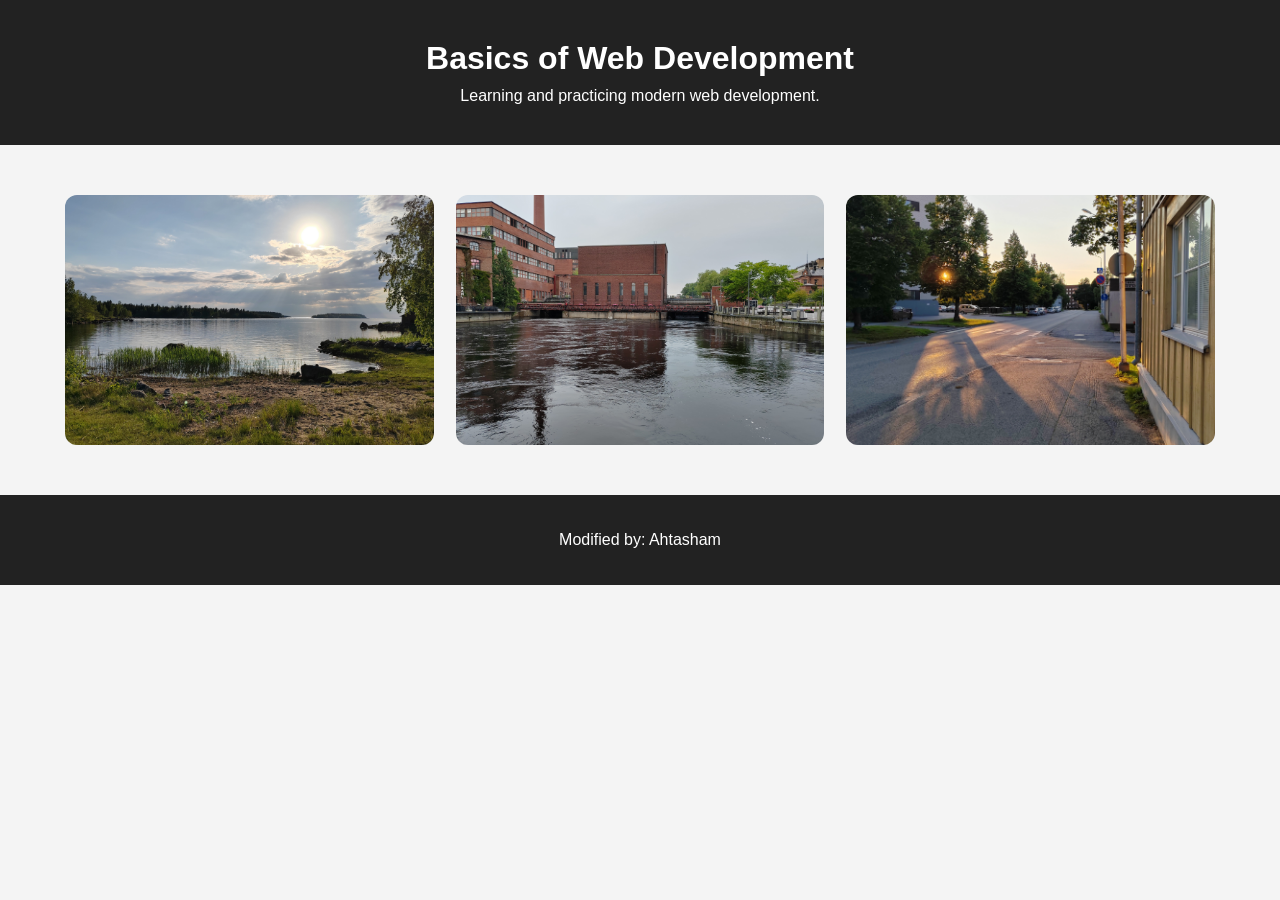
==== gallery.html @ da86f5b4 "Add files via upload" ====
<!DOCTYPE html>
<html lang="en">
<head>
    <meta charset="UTF-8">
    <meta name="viewport" content="width=device-width, initial-scale=1.0">

    <title>Ahtasham - Web Development</title>

    <link rel="stylesheet" href="style.css">
    <link rel="icon" href="fav.ico">
</head>

<body>

    <header>
        <h1>Basics of Web Development</h1>
        <p>Learning and practicing modern web development.</p>
    </header>
  <main class="photo-gallery">

   <img src="image/IMG_20260604_200704.jpg" alt="Gallery photo 1">
    <img src="image/IMG_20260731_143839.jpg" alt="Gallery photo 2">
    <img src="image/IMG_20260812_205751.jpg" alt="Gallery photo 3">

    </main>

    <footer>
        <p>Modified by: Ahtasham </p>
    </footer>

</body>
</html>
---- style.css ----
* {
    box-sizing: border-box;
}

body {
    margin: 0;
    font-family: Arial, sans-serif;
    background-color: #f4f4f4;
    color: #333;
}

header {
    text-align: center;
    background-color: #222;
    color: white;
    padding: 40px 20px;
}

header h1 {
    margin: 0 0 10px;
}

header p {
    margin: 0;
}

main {
    max-width: 900px;
    margin: 40px auto;
    padding: 0 20px;
}

.card {
    background-color: white;
    padding: 25px;
    margin-bottom: 25px;
    border-radius: 10px;
    box-shadow: 0 2px 8px rgba(0, 0, 0, 0.1);
}

.card h2 {
    margin-top: 0;
    color: #222;
}

.card p {
    line-height: 1.6;
}

.card ul,
.card ol {
    line-height: 1.8;
    padding-left: 25px;
}

footer {
    text-align: center;
    background-color: #222;
    color: white;
    padding: 20px;
    margin-top: 40px;
}

.photo-gallery {
  max-width: 1200px;
  margin: 50px auto;
  padding: 0 25px;
  display: grid;
  grid-template-columns: repeat(3, 1fr);
  gap: 22px;
}

.photo-gallery img {
  width: 100%;
  height: 250px;
  object-fit: cover;
  border-radius: 12px;
  display: block;
  transition: transform 0.3s ease;
}

.photo-gallery img:hover {
  transform: scale(1.03);
}

@media (max-width: 768px) {
  .photo-gallery {
    grid-template-columns: repeat(2, 1fr);
  }
}

@media (max-width: 480px) {
  .photo-gallery {
    grid-template-columns: 1fr;
  }
}
#gallery1{
     background-color: #d8a313;
  border: none;
  color: rgb(14, 9, 9);
  padding: 15px 32px;
  text-align: center;
  text-decoration: none;
  display: inline-block;
  font-size: 16px;
  margin: 4px 2px;
  cursor: pointer;
  width: 100%;
  border-radius: 25px;
}
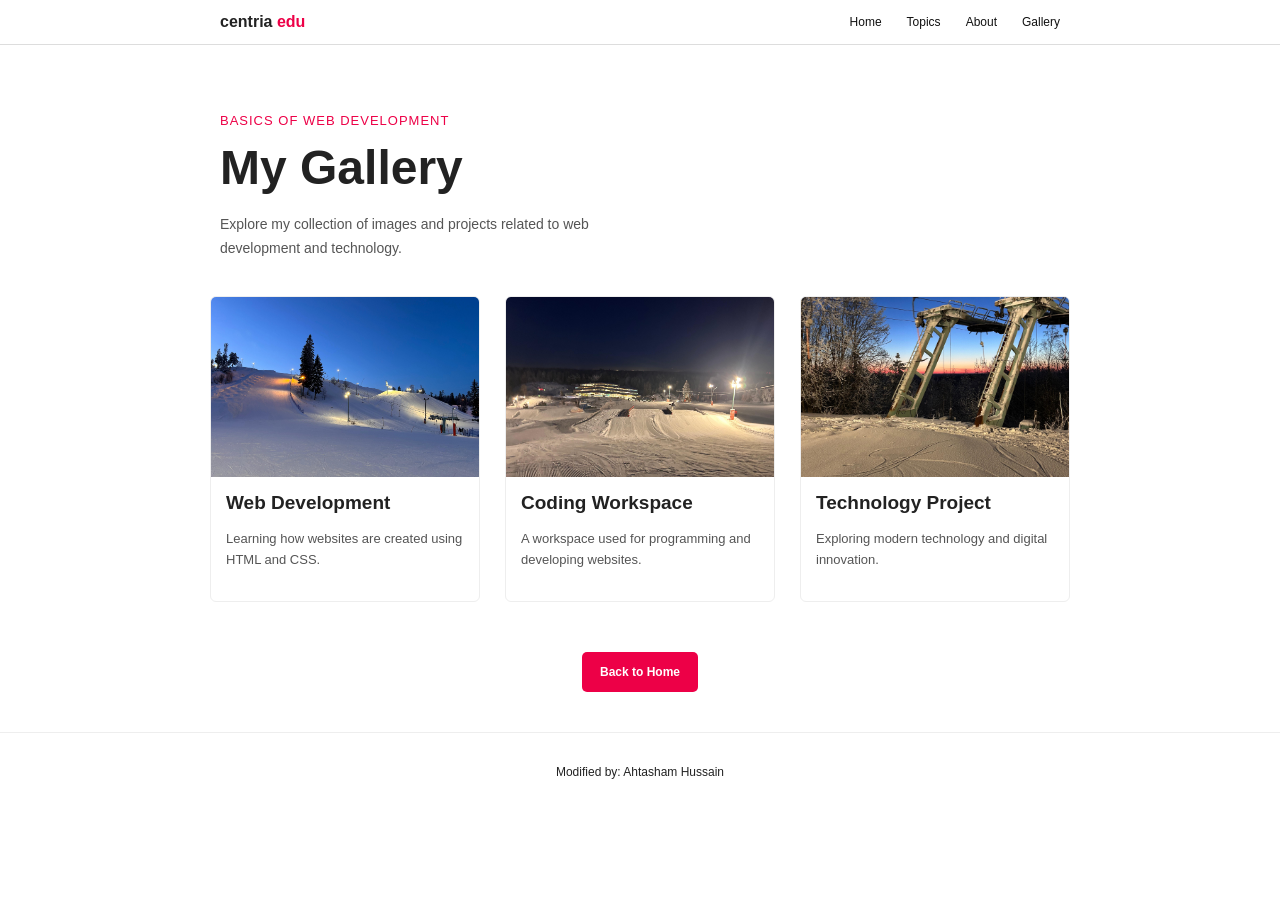
==== commit cf8e2c20: "Add files via upload" ====
--- a/gallery.html
+++ b/gallery.html
@@ -1,32 +1,92 @@
+
 <!DOCTYPE html>
 <html lang="en">
 <head>
     <meta charset="UTF-8">
     <meta name="viewport" content="width=device-width, initial-scale=1.0">
-
-    <title>Ahtasham - Web Development</title>
-
+    <title>Centria EDU - Gallery</title>
     <link rel="stylesheet" href="style.css">
-    <link rel="icon" href="fav.ico">
+    <link rel="icon" href="favicon.ico">
 </head>
-
 <body>
 
     <header>
-        <h1>Basics of Web Development</h1>
-        <p>Learning and practicing modern web development.</p>
+        <div class="navbar">
+            <div class="logo">
+                centria <span>edu</span>
+            </div>
+
+            <nav>
+                <a href="index.html">Home</a>
+                <a href="index.html#topics">Topics</a>
+                <a href="index.html#about">About</a>
+                <a href="gallery.html">Gallery</a>
+            </nav>
+        </div>
     </header>
-  <main class="photo-gallery">
 
-   <img src="image/IMG_20260604_200704.jpg" alt="Gallery photo 1">
-    <img src="image/IMG_20260731_143839.jpg" alt="Gallery photo 2">
-    <img src="image/IMG_20260812_205751.jpg" alt="Gallery photo 3">
+    <main>
+
+        <section class="gallery-heading">
+            <p class="subtitle">BASICS OF WEB DEVELOPMENT</p>
+
+            <h1>My Gallery</h1>
+
+            <p class="description">
+                Explore my collection of images and projects
+                related to web development and technology.
+            </p>
+        </section>
+
+        <section class="card-container">
+
+            <div class="card">
+                <img src="image/1.jpeg"
+                     alt="site 1">
+
+                <h2>Web Development</h2>
+
+                <p>
+                    Learning how websites are created using
+                    HTML and CSS.
+                </p>
+            </div>
+
+            <div class="card">
+                <img src="image/2.jpeg"
+                     alt="site 2">
+
+                <h2>Coding Workspace</h2>
+
+                <p>
+                    A workspace used for programming
+                    and developing websites.
+                </p>
+            </div>
+
+            <div class="card">
+                <img src="image/3.jpeg"
+                     alt="site 3">
+
+                <h2>Technology Project</h2>
+
+                <p>
+                    Exploring modern technology
+                    and digital innovation.
+                </p>
+            </div>
+
+        </section>
+
+        <div class="back-home">
+            <a href="index.html" class="button">Back to Home</a>
+        </div>
 
     </main>
 
     <footer>
-        <p>Modified by: Ahtasham </p>
+        <p>Modified by: Ahtasham Hussain</p>
     </footer>
 
 </body>
-</html>+</html>
--- a/style.css
+++ b/style.css
@@ -1,110 +1,228 @@
-* {
-    box-sizing: border-box;
-}
-
-body {
-    margin: 0;
-    font-family: Arial, sans-serif;
-    background-color: #f4f4f4;
-    color: #333;
-}
-
-header {
-    text-align: center;
-    background-color: #222;
-    color: white;
-    padding: 40px 20px;
-}
-
-header h1 {
-    margin: 0 0 10px;
-}
-
-header p {
-    margin: 0;
-}
-
-main {
-    max-width: 900px;
-    margin: 40px auto;
-    padding: 0 20px;
-}
-
-.card {
-    background-color: white;
-    padding: 25px;
-    margin-bottom: 25px;
-    border-radius: 10px;
-    box-shadow: 0 2px 8px rgba(0, 0, 0, 0.1);
-}
-
-.card h2 {
-    margin-top: 0;
-    color: #222;
-}
-
-.card p {
-    line-height: 1.6;
-}
-
-.card ul,
-.card ol {
-    line-height: 1.8;
-    padding-left: 25px;
-}
-
-footer {
-    text-align: center;
-    background-color: #222;
-    color: white;
-    padding: 20px;
-    margin-top: 40px;
-}
-
-.photo-gallery {
-  max-width: 1200px;
-  margin: 50px auto;
-  padding: 0 25px;
-  display: grid;
-  grid-template-columns: repeat(3, 1fr);
-  gap: 22px;
-}
-
-.photo-gallery img {
-  width: 100%;
-  height: 250px;
-  object-fit: cover;
-  border-radius: 12px;
-  display: block;
-  transition: transform 0.3s ease;
-}
-
-.photo-gallery img:hover {
-  transform: scale(1.03);
-}
-
-@media (max-width: 768px) {
-  .photo-gallery {
-    grid-template-columns: repeat(2, 1fr);
-  }
-}
-
-@media (max-width: 480px) {
-  .photo-gallery {
-    grid-template-columns: 1fr;
-  }
-}
-#gallery1{
-     background-color: #d8a313;
-  border: none;
-  color: rgb(14, 9, 9);
-  padding: 15px 32px;
-  text-align: center;
-  text-decoration: none;
-  display: inline-block;
-  font-size: 16px;
-  margin: 4px 2px;
-  cursor: pointer;
-  width: 100%;
-  border-radius: 25px;
-}+
+
+* {
+    box-sizing: border-box;
+}
+
+body {
+    margin: 0;
+    padding: 0;
+    font-family: Arial, Helvetica, sans-serif;
+    background: #ffffff;
+    color: #222222;
+}
+
+
+
+header {
+    border-bottom: 1px solid #dddddd;
+}
+
+.navbar {
+    max-width: 840px;
+    margin: auto;
+    min-height: 44px;
+    display: flex;
+    align-items: center;
+    justify-content: space-between;
+}
+
+.logo {
+    font-size: 16px;
+    font-weight: bold;
+}
+
+.logo span {
+    color: #ed0047;
+}
+
+nav {
+    display: flex;
+    gap: 25px;
+}
+
+nav a {
+    text-decoration: none;
+    color: #111111;
+    font-size: 12px;
+}
+
+nav a:hover {
+    color: #ed0047;
+}
+
+.hero {
+    max-width: 840px;
+    margin: 0 auto;
+    padding-top: 82px;
+    padding-bottom: 70px;
+}
+
+.subtitle {
+    color: #ed0047;
+    font-size: 13px;
+    letter-spacing: 1px;
+    font-weight: normal;
+}
+
+.hero h1,
+.gallery-heading h1 {
+    font-size: 60px;
+    line-height: 1.05;
+    margin: 15px 0 20px;
+    font-weight: bold;
+}
+
+.description {
+    max-width: 450px;
+    color: #555555;
+    font-size: 14px;
+    line-height: 1.7;
+}
+
+
+.button {
+    display: inline-block;
+    background: #ed0047;
+    color: white;
+    padding: 13px 18px;
+    margin-top: 10px;
+    text-decoration: none;
+    font-size: 12px;
+    font-weight: bold;
+    border-radius: 5px;
+}
+
+.button:hover {
+    background: #c9003c;
+}
+
+
+
+.info-section {
+    max-width: 840px;
+    margin: 20px auto;
+    padding: 25px 0;
+}
+
+.info-section h2 {
+    font-size: 24px;
+}
+
+
+
+.gallery-heading {
+    max-width: 840px;
+    margin: auto;
+    padding-top: 55px;
+    text-align: left;
+}
+
+.gallery-heading h1 {
+    font-size: 48px;
+}
+
+
+
+.card-container {
+    max-width: 900px;
+    margin: 35px auto;
+    display: flex;
+    justify-content: center;
+    flex-wrap: wrap;
+    gap: 25px;
+}
+
+.card {
+    width: 270px;
+    border: 1px solid #eeeeee;
+    border-radius: 6px;
+    overflow: hidden;
+    background: white;
+    padding-bottom: 15px;
+}
+
+.card img {
+    width: 100%;
+    height: 180px;
+    object-fit: cover;
+    display: block;
+}
+
+.card h2 {
+    font-size: 19px;
+    margin: 15px;
+}
+
+.card p {
+    font-size: 13px;
+    line-height: 1.6;
+    color: #555555;
+    margin: 15px;
+}
+
+.back-home {
+    text-align: center;
+    margin: 40px;
+}
+
+
+
+footer {
+    border-top: 1px solid #eeeeee;
+    text-align: center;
+    padding: 20px;
+    margin-top: 40px;
+    font-size: 12px;
+}
+
+/* Responsive design */
+
+@media (max-width: 900px) {
+
+    .navbar,
+    .hero,
+    .gallery-heading,
+    .info-section {
+        margin-left: 25px;
+        margin-right: 25px;
+    }
+}
+
+@media (max-width: 600px) {
+
+    .navbar {
+        flex-direction: column;
+        padding: 15px;
+        gap: 15px;
+    }
+
+    nav {
+        flex-wrap: wrap;
+        justify-content: center;
+        gap: 15px;
+    }
+
+    .hero {
+        padding-top: 50px;
+    }
+
+    .hero h1 {
+        font-size: 43px;
+    }
+
+    .gallery-heading h1 {
+        font-size: 40px;
+    }
+
+    .card-container {
+        flex-direction: column;
+        align-items: center;
+        padding: 15px;
+    }
+
+    .card {
+        width: 100%;
+        max-width: 350px;
+    }
+}
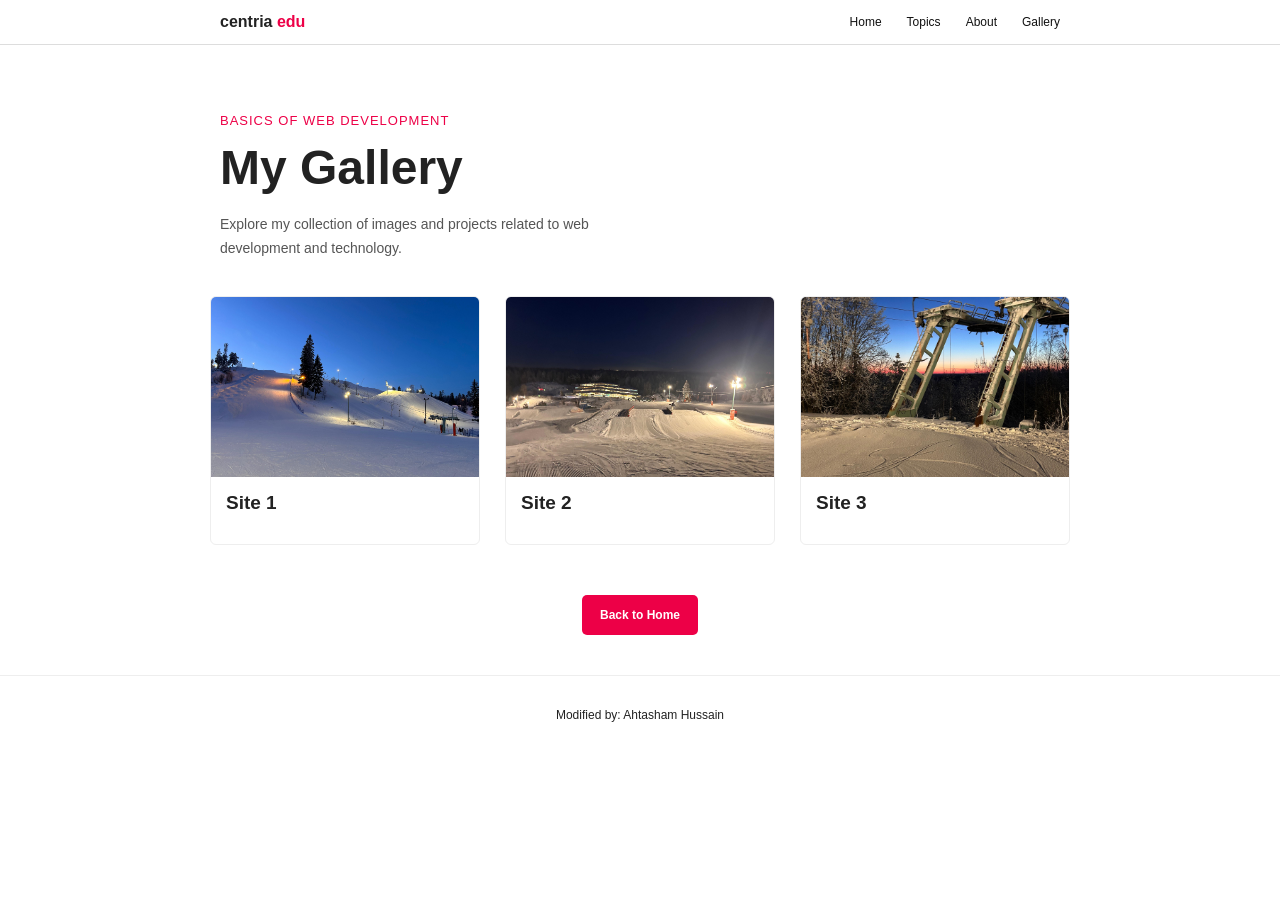
==== commit 506d047d: "Update gallery.html" ====
--- a/gallery.html
+++ b/gallery.html
@@ -44,36 +44,27 @@
                 <img src="image/1.jpeg"
                      alt="site 1">
 
-                <h2>Web Development</h2>
+                <h2>Site 1</h2>
 
-                <p>
-                    Learning how websites are created using
-                    HTML and CSS.
-                </p>
+              
             </div>
 
             <div class="card">
                 <img src="image/2.jpeg"
                      alt="site 2">
 
-                <h2>Coding Workspace</h2>
+                <h2>Site 2</h2>
 
-                <p>
-                    A workspace used for programming
-                    and developing websites.
-                </p>
+               
             </div>
 
             <div class="card">
                 <img src="image/3.jpeg"
                      alt="site 3">
 
-                <h2>Technology Project</h2>
+                <h2>Site 3</h2>
 
-                <p>
-                    Exploring modern technology
-                    and digital innovation.
-                </p>
+               
             </div>
 
         </section>
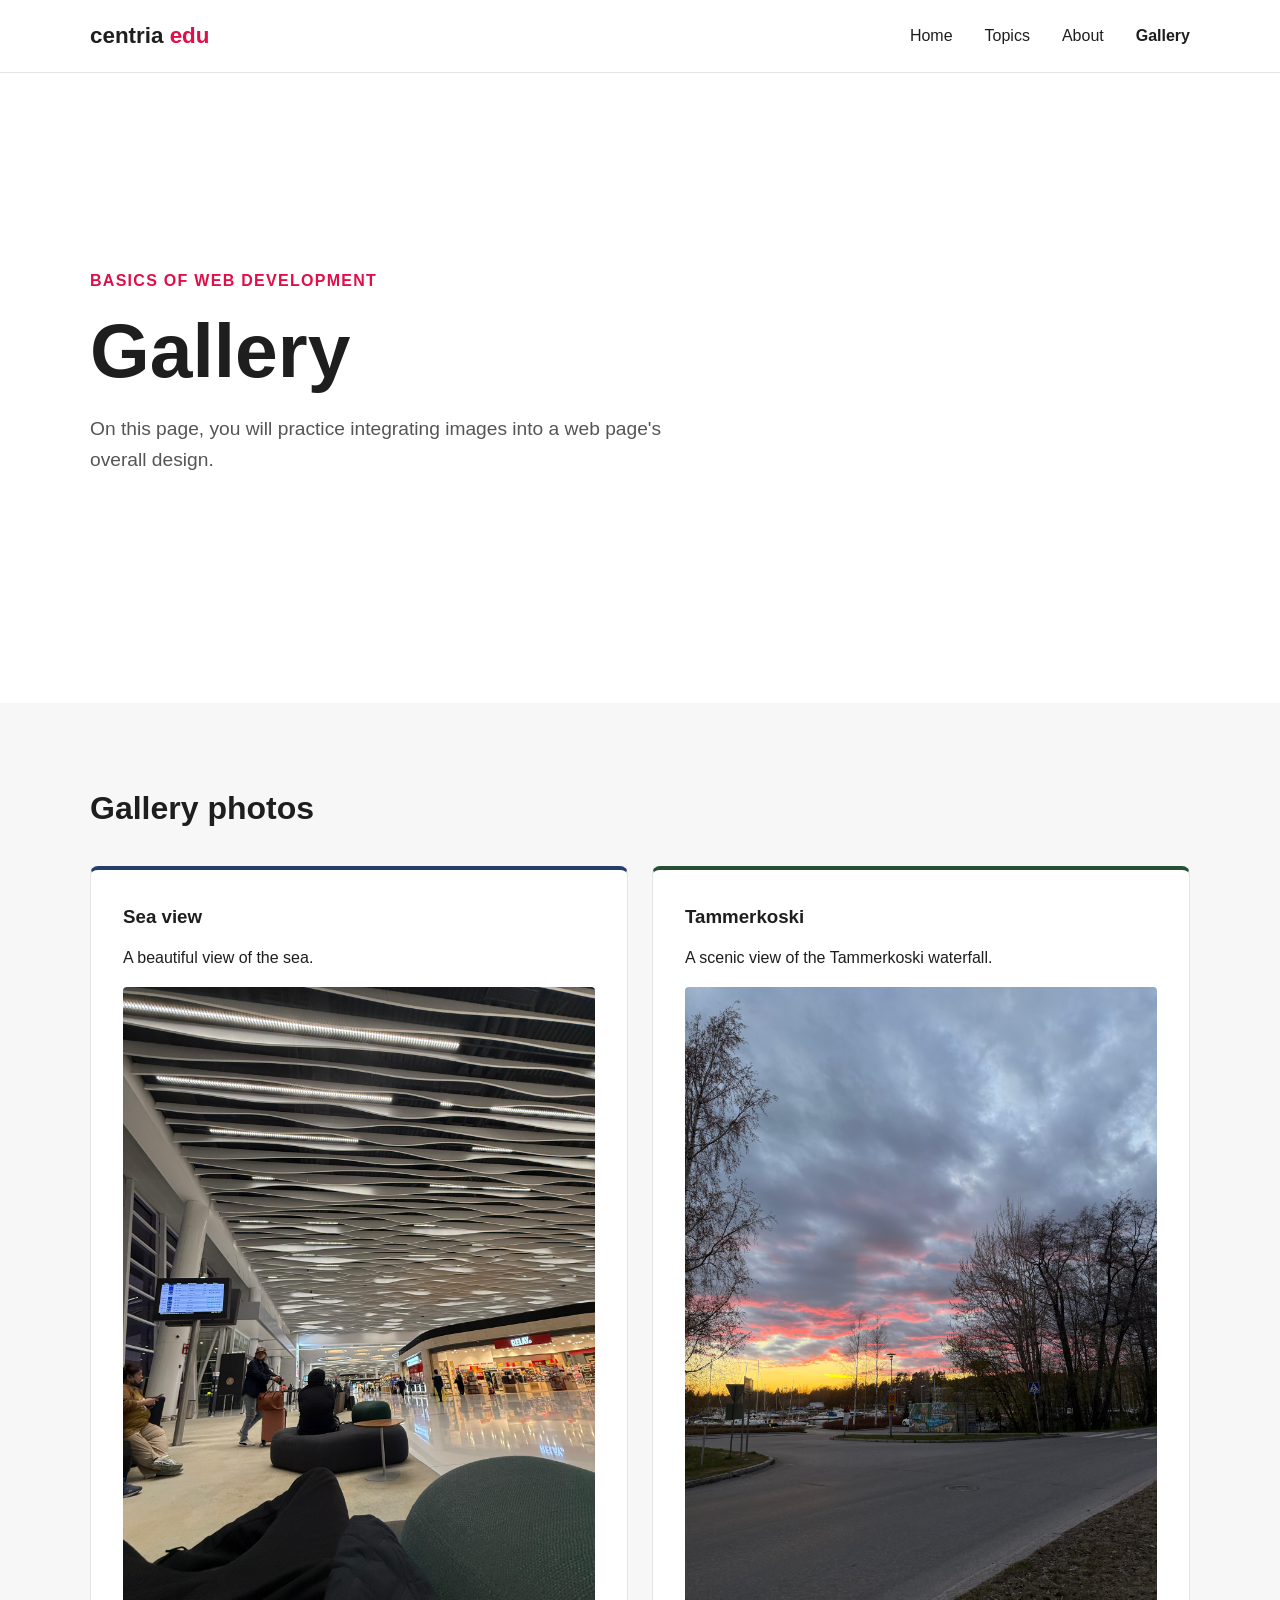
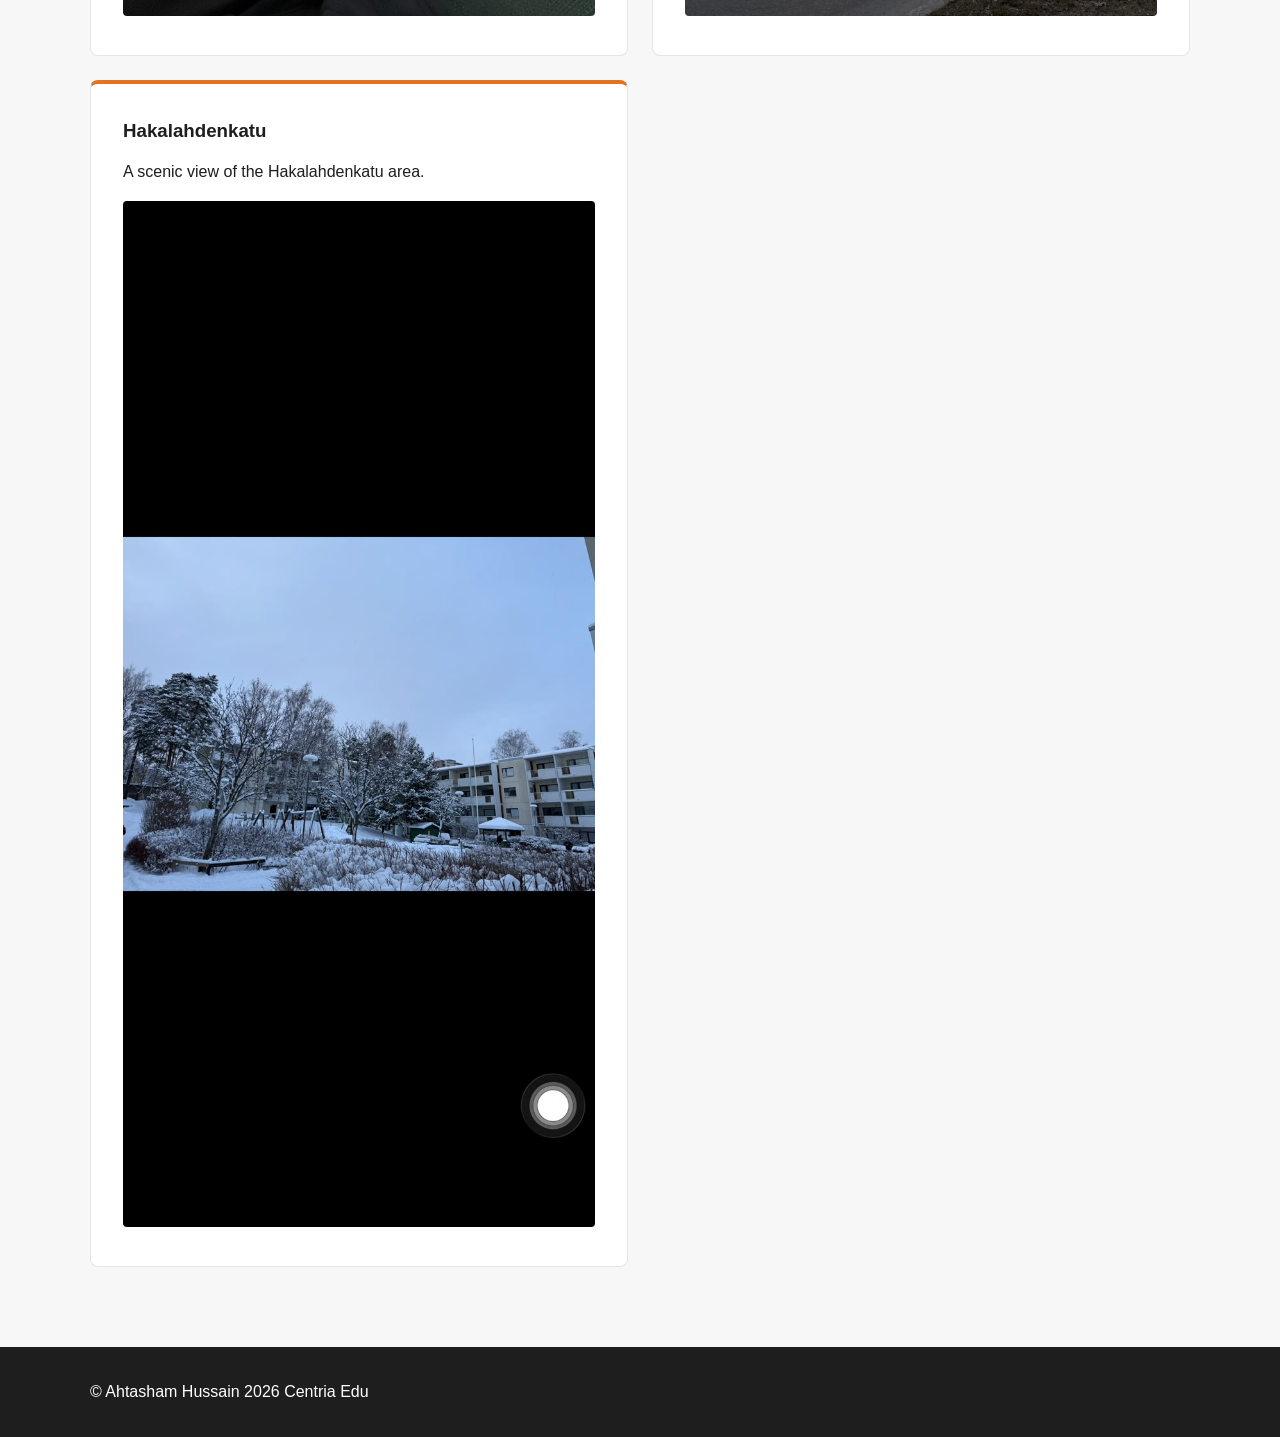
==== commit 937cfeea: "Add files via upload" ====
--- a/gallery.html
+++ b/gallery.html
@@ -1,83 +1,106 @@
-
-<!DOCTYPE html>
-<html lang="en">
-<head>
-    <meta charset="UTF-8">
-    <meta name="viewport" content="width=device-width, initial-scale=1.0">
-    <title>Centria EDU - Gallery</title>
-    <link rel="stylesheet" href="style.css">
-    <link rel="icon" href="favicon.ico">
-</head>
-<body>
-
-    <header>
-        <div class="navbar">
-            <div class="logo">
-                centria <span>edu</span>
-            </div>
-
-            <nav>
-                <a href="index.html">Home</a>
-                <a href="index.html#topics">Topics</a>
-                <a href="index.html#about">About</a>
-                <a href="gallery.html">Gallery</a>
-            </nav>
-        </div>
-    </header>
-
-    <main>
-
-        <section class="gallery-heading">
-            <p class="subtitle">BASICS OF WEB DEVELOPMENT</p>
-
-            <h1>My Gallery</h1>
-
-            <p class="description">
-                Explore my collection of images and projects
-                related to web development and technology.
-            </p>
-        </section>
-
-        <section class="card-container">
-
-            <div class="card">
-                <img src="image/1.jpeg"
-                     alt="site 1">
-
-                <h2>Site 1</h2>
-
-              
-            </div>
-
-            <div class="card">
-                <img src="image/2.jpeg"
-                     alt="site 2">
-
-                <h2>Site 2</h2>
-
-               
-            </div>
-
-            <div class="card">
-                <img src="image/3.jpeg"
-                     alt="site 3">
-
-                <h2>Site 3</h2>
-
-               
-            </div>
-
-        </section>
-
-        <div class="back-home">
-            <a href="index.html" class="button">Back to Home</a>
-        </div>
-
-    </main>
-
-    <footer>
-        <p>Modified by: Ahtasham Hussain</p>
-    </footer>
-
-</body>
-</html>
+<!--
+    Centria Edu - Basics of Web Development
+
+    Original author: Ville Heikkiniemi
+    Modified by: Student Name
+    Last modified: 2026-08-11
+
+    Based on the original course template.
+-->
+
+<!DOCTYPE html>
+<html lang="en">
+<head>
+    <meta charset="UTF-8">
+    <meta name="viewport" content="width=device-width, initial-scale=1.0">
+    <meta name="author" content="Ville Heikkiniemi">
+    <link rel="icon" href="favicon.ico">
+    <link rel="stylesheet" href="style.css">
+
+    <title>Centria Edu | Basics of Web Development</title>
+</head>
+
+<body>
+
+    <header>
+        <div class="container">
+            <nav>
+                <div class="logo">
+                    centria <span>edu</span>
+                </div>
+
+                <ul>
+                    <li><a href="index.html">Home</a></li>
+                    <li><a href="#topics">Topics</a></li>
+                    <li><a href="#">About</a></li>
+                    <li><a href="gallery.html"><strong>Gallery</strong></a></li>
+                </ul>
+            </nav>
+        </div>
+    </header>
+
+    <main>
+
+        <section class="hero">
+            <div class="container">
+                <div class="hero-content">
+
+                    <span class="label">Basics of Web Development</span>
+
+                    <h1>
+                        Gallery
+                    </h1>
+
+                    <p>
+                        On this page, you will practice integrating images into a web page's overall design.
+                    </p>
+
+                </div>
+            </div>
+        </section>
+
+        <section class="topics" id="topics">
+            <div class="container">
+
+                <h2>Gallery photos</h2>
+
+                <div class="cards">
+
+                    <article class="card">
+                        <h3>Sea view</h3>
+                        <p>
+                            A beautiful view of the sea.
+                        </p>
+                        <img src="images/1.jpeg" alt="A beautiful view of the sea">
+                    </article>
+
+                    <article class="card">
+                        <h3>Tammerkoski</h3>
+                        <p>
+                            A scenic view of the Tammerkoski waterfall.
+                        </p>
+                        <img src="images/2.jpeg" alt="A scenic view of the Tammerkoski waterfall">
+                    </article>
+
+                    <article class="card">
+                        <h3>Hakalahdenkatu</h3>
+                        <p>
+                            A scenic view of the Hakalahdenkatu area.
+                        </p>
+                        <img src="images/3.jpeg" alt="A scenic view of the Hakalahdenkatu area">
+                    </article>
+
+                </div>
+            </div>
+        </section>
+
+    </main>
+
+    <footer>
+        <div class="container">
+          <p>&copy; Ahtasham Hussain 2026 Centria Edu</p>
+        </div>
+    </footer>
+
+</body>
+</html>
--- a/style.css
+++ b/style.css
@@ -1,228 +1,175 @@
-
-
-* {
-    box-sizing: border-box;
-}
-
-body {
-    margin: 0;
-    padding: 0;
-    font-family: Arial, Helvetica, sans-serif;
-    background: #ffffff;
-    color: #222222;
-}
-
-
-
-header {
-    border-bottom: 1px solid #dddddd;
-}
-
-.navbar {
-    max-width: 840px;
-    margin: auto;
-    min-height: 44px;
-    display: flex;
-    align-items: center;
-    justify-content: space-between;
-}
-
-.logo {
-    font-size: 16px;
-    font-weight: bold;
-}
-
-.logo span {
-    color: #ed0047;
-}
-
-nav {
-    display: flex;
-    gap: 25px;
-}
-
-nav a {
-    text-decoration: none;
-    color: #111111;
-    font-size: 12px;
-}
-
-nav a:hover {
-    color: #ed0047;
-}
-
-.hero {
-    max-width: 840px;
-    margin: 0 auto;
-    padding-top: 82px;
-    padding-bottom: 70px;
-}
-
-.subtitle {
-    color: #ed0047;
-    font-size: 13px;
-    letter-spacing: 1px;
-    font-weight: normal;
-}
-
-.hero h1,
-.gallery-heading h1 {
-    font-size: 60px;
-    line-height: 1.05;
-    margin: 15px 0 20px;
-    font-weight: bold;
-}
-
-.description {
-    max-width: 450px;
-    color: #555555;
-    font-size: 14px;
-    line-height: 1.7;
-}
-
-
-.button {
-    display: inline-block;
-    background: #ed0047;
-    color: white;
-    padding: 13px 18px;
-    margin-top: 10px;
-    text-decoration: none;
-    font-size: 12px;
-    font-weight: bold;
-    border-radius: 5px;
-}
-
-.button:hover {
-    background: #c9003c;
-}
-
-
-
-.info-section {
-    max-width: 840px;
-    margin: 20px auto;
-    padding: 25px 0;
-}
-
-.info-section h2 {
-    font-size: 24px;
-}
-
-
-
-.gallery-heading {
-    max-width: 840px;
-    margin: auto;
-    padding-top: 55px;
-    text-align: left;
-}
-
-.gallery-heading h1 {
-    font-size: 48px;
-}
-
-
-
-.card-container {
-    max-width: 900px;
-    margin: 35px auto;
-    display: flex;
-    justify-content: center;
-    flex-wrap: wrap;
-    gap: 25px;
-}
-
-.card {
-    width: 270px;
-    border: 1px solid #eeeeee;
-    border-radius: 6px;
-    overflow: hidden;
-    background: white;
-    padding-bottom: 15px;
-}
-
-.card img {
-    width: 100%;
-    height: 180px;
-    object-fit: cover;
-    display: block;
-}
-
-.card h2 {
-    font-size: 19px;
-    margin: 15px;
-}
-
-.card p {
-    font-size: 13px;
-    line-height: 1.6;
-    color: #555555;
-    margin: 15px;
-}
-
-.back-home {
-    text-align: center;
-    margin: 40px;
-}
-
-
-
-footer {
-    border-top: 1px solid #eeeeee;
-    text-align: center;
-    padding: 20px;
-    margin-top: 40px;
-    font-size: 12px;
-}
-
-/* Responsive design */
-
-@media (max-width: 900px) {
-
-    .navbar,
-    .hero,
-    .gallery-heading,
-    .info-section {
-        margin-left: 25px;
-        margin-right: 25px;
-    }
-}
-
-@media (max-width: 600px) {
-
-    .navbar {
-        flex-direction: column;
-        padding: 15px;
-        gap: 15px;
-    }
-
-    nav {
-        flex-wrap: wrap;
-        justify-content: center;
-        gap: 15px;
-    }
-
-    .hero {
-        padding-top: 50px;
-    }
-
-    .hero h1 {
-        font-size: 43px;
-    }
-
-    .gallery-heading h1 {
-        font-size: 40px;
-    }
-
-    .card-container {
-        flex-direction: column;
-        align-items: center;
-        padding: 15px;
-    }
-
-    .card {
-        width: 100%;
-        max-width: 350px;
-    }
-}
+:root {
+    --primary: #e10e49;
+    --light: #ffffff;
+    --dark: #1e1e1e;
+    --blue: #263f6a;
+    --green: #284e36;
+    --orange: #e37222;
+    --rose: #c24d52;
+}
+
+* {
+    box-sizing: border-box;
+    margin: 0;
+    padding: 0;
+}
+
+body {
+    font-family: Arial, Helvetica, sans-serif;
+    background-color: var(--light);
+    color: var(--dark);
+    line-height: 1.6;
+}
+
+header {
+    border-bottom: 1px solid #e5e5e5;
+}
+
+.container {
+    width: min(1100px, 90%);
+    margin: 0 auto;
+}
+
+nav {
+    min-height: 72px;
+    display: flex;
+    justify-content: space-between;
+    align-items: center;
+}
+
+.logo {
+    font-size: 1.4rem;
+    font-weight: bold;
+    color: var(--dark);
+}
+
+.logo span {
+    color: var(--primary);
+}
+
+nav ul {
+    display: flex;
+    gap: 2rem;
+    list-style: none;
+}
+
+nav a {
+    color: var(--dark);
+    text-decoration: none;
+}
+
+nav a:hover {
+    color: var(--primary);
+}
+
+.hero {
+    min-height: 70vh;
+    display: flex;
+    align-items: center;
+}
+
+.hero-content {
+    max-width: 700px;
+}
+
+.label {
+    display: inline-block;
+    margin-bottom: 1rem;
+    color: var(--primary);
+    font-weight: bold;
+    text-transform: uppercase;
+    letter-spacing: 0.08rem;
+}
+
+h1 {
+    margin-bottom: 1.5rem;
+    font-size: clamp(2.5rem, 6vw, 5rem);
+    line-height: 1.05;
+}
+
+.hero p {
+    max-width: 600px;
+    margin-bottom: 2rem;
+    font-size: 1.2rem;
+    color: #555;
+}
+
+.button {
+    display: inline-block;
+    padding: 0.9rem 1.4rem;
+    background-color: var(--primary);
+    color: var(--light);
+    text-decoration: none;
+    border-radius: 6px;
+    font-weight: bold;
+}
+
+.button:hover {
+    background-color: var(--rose);
+}
+
+.topics {
+    padding: 5rem 0;
+    background-color: #f7f7f7;
+}
+
+.topics h2 {
+    margin-bottom: 2rem;
+    font-size: 2rem;
+}
+
+.cards {
+    display: grid;
+    grid-template-columns: repeat(2, 1fr);
+    gap: 1.5rem;
+}
+
+.card {
+    padding: 2rem;
+    background-color: var(--light);
+    border: 1px solid #e5e5e5;
+    border-radius: 8px;
+}
+
+.card img {
+    width: 100%;
+    height: auto;
+    margin-top: 1rem;
+    border-radius: 4px;
+}
+
+.card h3 {
+    margin-bottom: 0.8rem;
+}
+
+.card:nth-child(1) {
+    border-top: 4px solid var(--blue);
+}
+
+.card:nth-child(2) {
+    border-top: 4px solid var(--green);
+}
+
+.card:nth-child(3) {
+    border-top: 4px solid var(--orange);
+}
+
+footer {
+    padding: 2rem 0;
+    background-color: var(--dark);
+    color: var(--light);
+}
+
+@media (max-width: 700px) {
+    nav ul {
+        display: none;
+    }
+
+    .cards {
+        grid-template-columns: 1fr;
+    }
+
+    .hero {
+        min-height: 60vh;
+    }
+}
